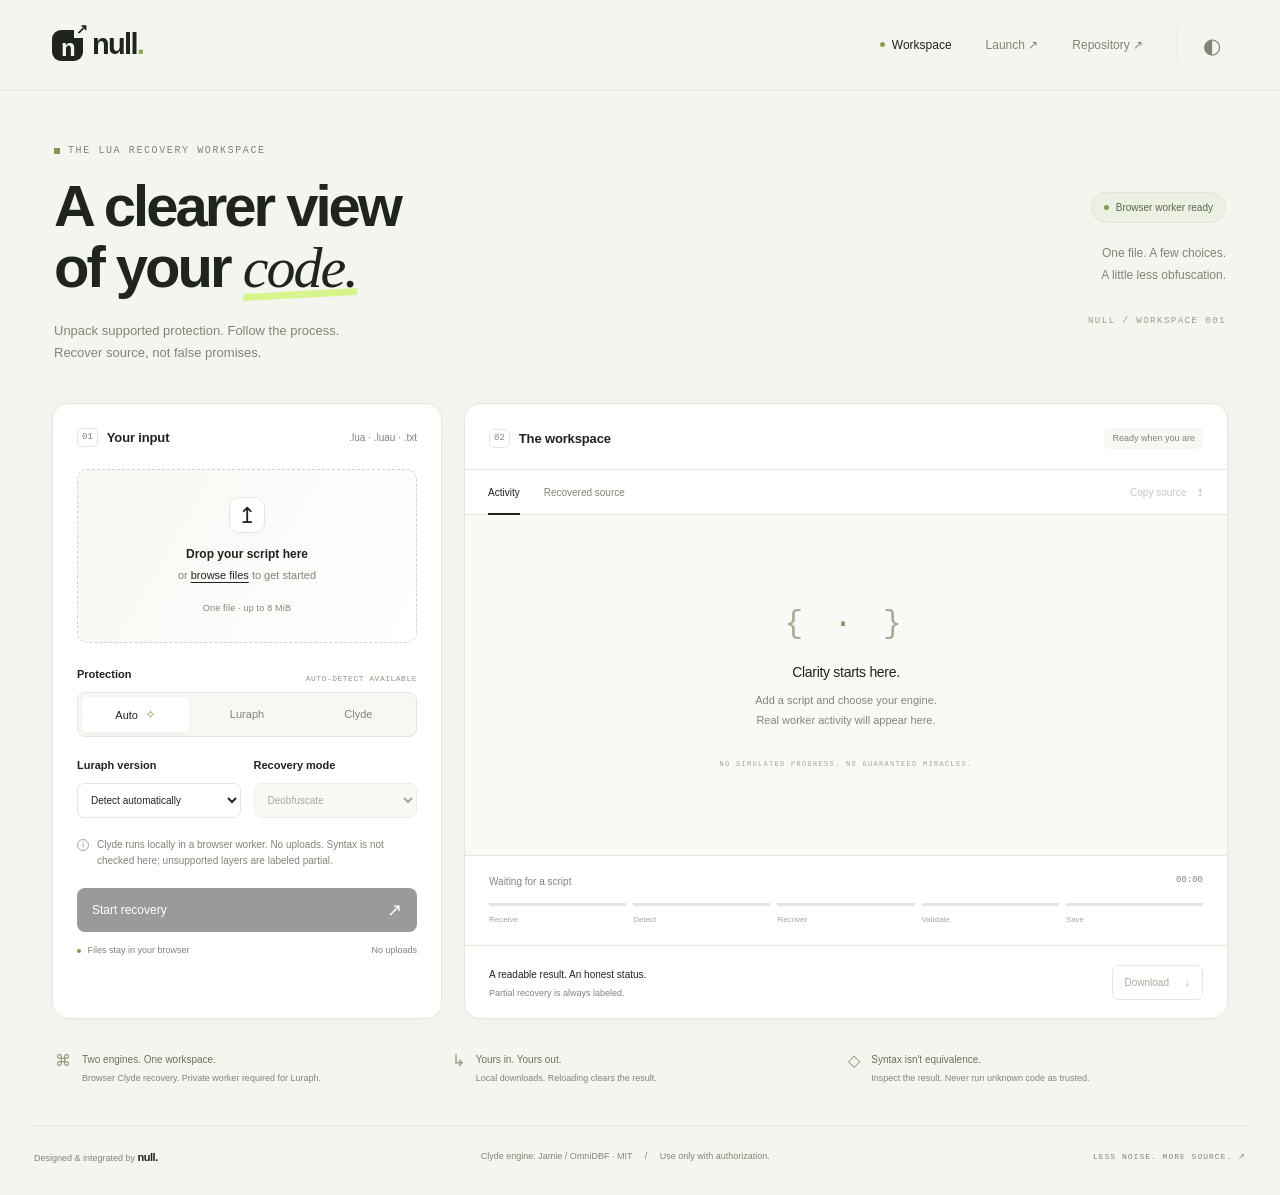
==== docs/index.html @ 9903f498 "Add backend-free GitHub Pages Clyde browser edition Co-authored-by: arena-agent <297053741+arena-age" ====
<!doctype html>
<html lang="en">
<head>
  <meta charset="utf-8"><meta name="viewport" content="width=device-width, initial-scale=1">
  <meta name="color-scheme" content="light dark">
  <title>null — Lua recovery workspace</title>
  <meta http-equiv="Content-Security-Policy" content="default-src 'self'; script-src 'self'; worker-src 'self'; connect-src 'self'; style-src 'self'; img-src 'self' data:; object-src 'none'; base-uri 'self'; form-action 'none'"><meta name="description" content="A minimal workspace for Clyde recovery and experimental Luraph analysis. Built by null.">
  <link rel="stylesheet" href="./style.css"><script src="./browser-api.js" defer></script><script src="./app.js" defer></script>
</head>
<body>
  <header class="header"><a class="brand" href="./" aria-label="null home"><span class="brand-icon">n<span>↗</span></span>null<span class="brand-dot">.</span></a><nav aria-label="Main"><span class="nav-current">Workspace</span><a href="https://github.com/codespaces/new?repo=1440370177&amp;ref=arena%2F247512c5-nullx11deob" target="_blank" rel="noopener noreferrer" aria-label="Launch a private GitHub Codespace">Launch ↗</a><a href="https://github.com/Inkflow-Gab/Nullx11deob" target="_blank" rel="noopener noreferrer">Repository <span aria-hidden="true">↗</span></a><button id="theme" class="icon-button" aria-label="Switch color theme" title="Switch theme">◐</button></nav></header>
  <main>
    <section class="hero"><div><p class="eyebrow"><span class="tiny-square"></span> THE LUA RECOVERY WORKSPACE</p><h1>A clearer view<br>of your <span>code.</span></h1><p class="hero-copy">Unpack supported protection. Follow the process.<br>Recover source, not false promises.</p></div><div class="hero-aside"><span id="connection" class="status-pill"><i></i> Connecting to worker</span><p>One file. A few choices.<br>A little less obfuscation.</p><span class="edition">NULL / WORKSPACE 001</span></div></section>
    <div id="notice" class="notice" role="status" hidden></div>
    <section class="workspace" aria-label="Deobfuscation workspace">
      <section class="setup-card card">
        <div class="card-heading"><div><span class="step-index">01</span><h2>Your input</h2></div><span class="muted">.lua · .luau · .txt</span></div>
        <label id="dropzone" class="dropzone" tabindex="0" for="file"><input id="file" type="file" accept=".lua,.luau,.txt" hidden><span class="upload-icon" aria-hidden="true">↥</span><strong id="file-title">Drop your script here</strong><span id="file-subtitle">or <span class="underlined">browse files</span> to get started</span><span class="file-limit">One file · up to 8 MiB</span></label>
        <div id="file-info" class="file-info" hidden><span class="file-badge">LUA</span><div><strong id="filename"></strong><span id="filesize"></span></div><button id="remove-file" class="icon-button" aria-label="Remove selected file">×</button></div>
        <div class="field-block"><div class="label-line"><label>Protection</label><span id="detected-label" class="detected-label">AUTO-DETECT AVAILABLE</span></div><div class="segments" role="group" aria-label="Protection engine"><button data-engine="auto" class="active" aria-pressed="true">Auto <span>✧</span></button><button data-engine="luraph" aria-pressed="false">Luraph</button><button data-engine="clyde" aria-pressed="false">Clyde</button></div></div>
        <div class="two-fields"><div class="field-block"><label for="version">Luraph version</label><select id="version"><option value="auto">Detect automatically</option value="14.7">14.7</option><option value="14.8">14.8</option><option value="14.9">14.9</option><option value="15.0">15.0</option><option value="15.1">15.1 · experimental</option></select></div><div class="field-block"><label for="mode">Recovery mode</label><select id="mode"><option value="deobfuscate">Deobfuscate</option><option value="trace">Behavior trace</option><option value="inspect">Static VM map</option></select></div></div>
        <details id="advanced"><summary>Worker settings <span>+</span></summary><label for="worker-key">Private Luraph worker key</label><input id="worker-key" type="password" autocomplete="off" placeholder="Only for an owner-enabled worker"><p>Kept in this tab only. Dynamic Luraph executes input in emulation, not an OS sandbox. Use a private, disposable worker.</p></details>
        <div id="engine-note" class="engine-note"><span aria-hidden="true">i</span><p>Clyde recovery is static. Luraph 15.1 support is experimental; a saved file is not proof of full recovery.</p></div>
        <button id="start" class="primary" disabled><span>Start recovery</span><span aria-hidden="true">↗</span></button>
        <div class="under-button"><span><i></i> Files stay in your browser</span><span>No uploads</span></div>
      </section>
      <section class="output-card card">
        <div class="card-heading"><div><span class="step-index">02</span><h2>The workspace</h2></div><span id="job-badge" class="job-badge">Ready when you are</span></div>
        <div class="output-toolbar"><div class="tabs" role="tablist" aria-label="Workspace views"><button id="log-tab" class="active" role="tab" aria-selected="true" aria-controls="log-panel">Activity <span id="live-dot"></span></button><button id="source-tab" role="tab" aria-selected="false" aria-controls="source-panel">Recovered source</button></div><button id="copy" class="text-button" disabled>Copy source <span aria-hidden="true">↥</span></button></div>
        <div class="output-body"><section id="log-panel" role="tabpanel" aria-labelledby="log-tab"><div id="empty" class="empty-state"><div class="empty-symbol" aria-hidden="true">{ <span>·</span> }</div><h3>Clarity starts here.</h3><p>Add a script and choose your engine.<br>Real worker activity will appear here.</p><span class="terminal-caption">NO SIMULATED PROGRESS. NO GUARANTEED MIRACLES.</span></div><pre id="logs" class="logs" aria-live="polite" aria-label="Live job activity" hidden></pre></section><section id="source-panel" role="tabpanel" aria-labelledby="source-tab" hidden><div class="source-label"><span id="source-name">No recovered file yet</span><span id="source-size"></span></div><pre id="source" class="source-code">-- Your recovered Lua or VM analysis will appear here.
-- Output is displayed as text, never executed.</pre></section></div>
        <div class="progress-area"><div class="progress-top"><span id="stage-label">Waiting for a script</span><span id="elapsed">00:00</span></div><ol id="stages" class="stages"><li>Receive</li><li>Detect</li><li>Recover</li><li>Validate</li><li>Save</li></ol></div>
        <div class="output-actions"><div><strong id="result-title">A readable result. An honest status.</strong><p id="result-detail">Partial recovery is always labeled.</p><a id="report" class="report-link" download="null-analysis.json" hidden>Analysis report ↗</a></div><button id="cancel" class="text-button" hidden>Cancel job</button><a id="download" class="download disabled" aria-disabled="true">Download <span aria-hidden="true">↓</span></a></div>
      </section>
    </section>
    <section class="footnotes"><div><span class="footnote-icon">⌘</span><p><strong>Two engines. One workspace.</strong><br>Browser Clyde recovery. Private worker required for Luraph.</p></div><div><span class="footnote-icon">↳</span><p><strong>Yours in. Yours out.</strong><br>Local downloads. Reloading clears the result.</p></div><div><span class="footnote-icon">◇</span><p><strong>Syntax isn't equivalence.</strong><br>Inspect the result. Never run unknown code as trusted.</p></div></section>
  </main>
  <footer><span>Designed &amp; integrated by <strong>null.</strong></span><span>Clyde engine: Jamie / OmniDBF · <a href="./Clyde-LICENSE.txt">MIT</a> <span class="footer-separator">/</span> Use only with authorization.</span><span>LESS NOISE. MORE SOURCE. ↗</span></footer>
</body>
</html>
---- docs/style.css ----
:root{--bg:#f4f5ef;--panel:#fff;--text:#20241e;--muted:#818579;--line:#e5e7df;--accent:#d8f48c;--soft:#f7f8f3;--code:#f9faf6;--shadow:0 6px 30px #242d1305;--radius:16px;color-scheme:light}*{box-sizing:border-box}body{margin:0;background:var(--bg);color:var(--text);font-family:Inter,-apple-system,BlinkMacSystemFont,"Segoe UI",sans-serif;font-size:13px;line-height:1.5}button,input,select{font:inherit}button,a,input,select,summary{ -webkit-tap-highlight-color:transparent}button,a,select,summary{cursor:pointer}button{color:inherit}button:disabled{cursor:not-allowed;opacity:.45}button:focus-visible,a:focus-visible,select:focus-visible,input:focus-visible,label:focus-visible,summary:focus-visible{outline:2px solid #779642;outline-offset:4px}a{color:inherit;text-decoration:none}.header{height:91px;max-width:1320px;margin:auto;padding:0 52px;display:flex;align-items:center;justify-content:space-between;border-bottom:1px solid var(--line)}.brand{font-weight:750;font-size:29px;letter-spacing:-1.7px;display:flex;align-items:center;gap:9px}.brand-dot{color:#8ea65b;margin-left:-9px}.brand-icon{width:31px;height:31px;border-radius:9px;display:grid;place-items:center;background:var(--text);color:var(--bg);font-size:24px;font-weight:650;position:relative}.brand-icon>span{position:absolute;font-size:14px;right:-5px;top:-10px;color:var(--text);background:var(--bg);line-height:1;padding:2px}.header nav{display:flex;gap:34px;align-items:center;font-size:12px;color:var(--muted)}.header nav a:hover{color:var(--text)}.nav-current{color:var(--text)}.nav-current:before{content:'';display:inline-block;width:5px;height:5px;background:#829f49;border-radius:50%;margin:0 7px 2px 0}.icon-button{border:0;background:none;font-size:21px;line-height:1;padding:7px}.header nav .icon-button{border-left:1px solid var(--line);padding-left:25px}main{max-width:1320px;margin:auto;padding:0 52px}.hero{display:flex;align-items:center;justify-content:space-between;padding:52px 2px 39px}.eyebrow{display:flex;align-items:center;gap:8px;font-family:monospace;font-size:10px;letter-spacing:1.6px;color:var(--muted);margin:0 0 18px}.tiny-square{height:6px;width:6px;background:#849656;display:inline-block}h1{font-size:58px;line-height:1.05;letter-spacing:-3px;font-weight:550;margin:0}h1 span{font-family:Georgia,serif;font-style:italic;font-weight:400;letter-spacing:-2px;position:relative}h1 span:after{content:'';height:7px;position:absolute;bottom:2px;left:0;right:0;background:var(--accent);z-index:-1;transform:rotate(-3deg)}.hero-copy{color:var(--muted);font-size:13px;line-height:1.7;margin:21px 0 0}.hero-aside{text-align:right;align-self:stretch;display:flex;flex-direction:column;align-items:flex-end;justify-content:center;padding-top:14px}.status-pill{display:inline-flex;align-items:center;gap:7px;font-size:10px;background:#ecf0e3;border:1px solid #e0e7d3;padding:7px 12px;border-radius:20px;color:#59664b}.status-pill i,.under-button i{width:5px;height:5px;border-radius:50%;background:#829a56;display:inline-block}.hero-aside p{color:var(--muted);font-size:12px;line-height:1.8;margin:20px 0 29px}.edition{font-size:9px;letter-spacing:1.5px;font-family:monospace;color:#969c8a}.notice{padding:12px 16px;border:1px solid #dccb9c;background:#faf4de;border-radius:10px;color:#75613a;font-size:12px;margin:0 0 18px;white-space:pre-wrap}.workspace{display:grid;grid-template-columns:390px minmax(0,1fr);gap:22px}.card{border:1px solid var(--line);border-radius:var(--radius);box-shadow:var(--shadow);background:var(--panel);overflow:hidden}.setup-card{padding:24px}.card-heading{display:flex;align-items:center;justify-content:space-between;gap:8px;margin-bottom:22px}.card-heading>div{display:flex;gap:9px;align-items:center}h2{font-size:13px;margin:0;font-weight:600;letter-spacing:-.15px}.step-index{font-family:monospace;font-size:9px;color:var(--muted);border:1px solid var(--line);border-radius:5px;padding:2px 4px}.muted{font-size:10px;color:var(--muted)}.dropzone{display:flex;min-height:174px;flex-direction:column;align-items:center;justify-content:center;border:1px dashed #d0d8c1;border-radius:10px;background:linear-gradient(120deg,var(--soft),var(--panel));cursor:pointer;transition:.2s}.dropzone:hover,.dropzone.dragging{border-color:#8ca753;background:#eff5e3}.upload-icon{height:36px;width:36px;border:1px solid var(--line);background:var(--panel);border-radius:10px;display:grid;place-items:center;font-size:22px;margin-bottom:12px;box-shadow:0 3px 5px #00000004}.dropzone strong{font-size:12px;font-weight:550}.dropzone>span:not(.upload-icon){font-size:11px;color:var(--muted);margin-top:4px}.underlined{color:var(--text);text-decoration:underline;text-underline-offset:3px}.dropzone .file-limit{font-size:9px!important;letter-spacing:.2px;margin-top:18px!important}.field-block{margin-top:23px}.field-block>label,.label-line>label,details>label{font-size:11px;font-weight:550;display:block;margin-bottom:9px}.label-line{display:flex;justify-content:space-between;gap:8px;align-items:center}.detected-label{font-size:8px;font-family:monospace;color:#919984;letter-spacing:.5px}.segments{display:flex;padding:4px;border:1px solid var(--line);background:var(--soft);border-radius:8px;gap:4px}.segments button{flex:1;border:0;background:transparent;border-radius:5px;padding:8px 0;color:var(--muted);font-size:11px}.segments button.active{background:var(--panel);color:var(--text);box-shadow:0 1px 5px #0000000c}.segments button span{margin-left:4px;font-size:13px;color:#829b52}.two-fields{display:grid;grid-template-columns:1fr 1fr;gap:13px}.two-fields .field-block{margin-top:20px}select,input[type=password]{width:100%;border:1px solid var(--line);background:var(--panel);border-radius:7px;padding:10px 9px;font-size:10px;color:var(--text);min-width:0}select:disabled{color:var(--muted);background:var(--soft)}details{margin-top:19px;border-bottom:1px solid var(--line);padding-bottom:13px}summary{display:flex;align-items:center;justify-content:space-between;font-size:10px;color:var(--muted);list-style:none}summary::-webkit-details-marker{display:none}summary span{font-size:14px}details[open] summary{margin-bottom:14px}details p{font-size:10px;color:var(--muted);line-height:1.6}.engine-note{display:flex;gap:8px;margin:19px 0 18px;color:var(--muted)}.engine-note>span{font-size:13px}.engine-note p{margin:0;font-size:10px;line-height:1.65}.primary{display:flex;align-items:center;justify-content:space-between;width:100%;padding:13px 15px;background:var(--text);color:var(--panel);border:0;border-radius:8px;font-size:12px;font-weight:500;transition:background .2s}.primary:hover:not(:disabled){background:#3d4c2e}.primary>span:last-child{font-size:18px;line-height:1}.under-button{display:flex;justify-content:space-between;margin-top:12px;font-size:9px;color:var(--muted)}.under-button i{height:4px;width:4px;margin-right:4px}.output-card{display:flex;flex-direction:column}.output-card>.card-heading{padding:24px 24px 20px;margin:0}.job-badge{font-size:9px;color:var(--muted);background:var(--soft);padding:4px 8px;border-radius:5px}.job-badge.running{background:#eef5de;color:#63783d}.job-badge.failed{background:#f9e8e3;color:#9b5140}.job-badge.partial{background:#faf1da;color:#8c733b}.output-toolbar{height:46px;display:flex;align-items:center;justify-content:space-between;border-top:1px solid var(--line);border-bottom:1px solid var(--line);padding:0 23px}.tabs{display:flex;align-items:stretch;height:100%;gap:24px}.tabs button{border:0;background:none;color:var(--muted);font-size:10px;position:relative;padding:0}.tabs button.active{color:var(--text)}.tabs button.active:after{content:'';height:2px;bottom:-1px;background:var(--text);left:0;right:0;position:absolute}.text-button{font-size:10px;border:0;background:none;padding:4px 0;color:var(--muted)}.text-button:hover:not(:disabled){color:var(--text)}.text-button>span{margin-left:7px}.output-body{background:var(--code);position:relative;flex:1;min-height:340px;max-height:480px;overflow:auto}.output-body>section{height:100%;min-height:340px}.empty-state{height:100%;min-height:340px;display:flex;flex-direction:column;align-items:center;justify-content:center;text-align:center}.empty-symbol{font-family:monospace;font-size:31px;letter-spacing:6px;color:#a5ac99;line-height:1.4}.empty-symbol span{color:#81945f}h3{font-size:14px;font-weight:500;letter-spacing:-.3px;margin:17px 0 8px}.empty-state p{font-size:11px;color:var(--muted);line-height:1.8;margin:0}.terminal-caption{font-size:7px;letter-spacing:1.3px;color:#a3a995;font-family:monospace;margin-top:28px}.logs,.source-code{font-family:"SFMono-Regular",Consolas,"Liberation Mono",monospace;font-size:10px;line-height:1.9;white-space:pre-wrap;overflow-wrap:anywhere;margin:0;padding:23px;color:#5b6651;tab-size:2}.source-code{color:var(--text)}.source-label{position:sticky;top:0;background:var(--code);display:flex;justify-content:space-between;padding:9px 23px;color:var(--muted);font:9px monospace;border-bottom:1px solid var(--line)}.progress-area{padding:18px 24px 19px;border-top:1px solid var(--line)}.progress-top{display:flex;justify-content:space-between;color:var(--muted);font-size:10px;margin-bottom:14px}.progress-top>span:last-child{font-family:monospace;font-size:9px}.stages{display:flex;list-style:none;padding:0;gap:7px;margin:0}.stages li{flex:1;font-size:8px;color:#a3a998;padding-top:8px;border-top:3px solid var(--line)}.stages li.done{border-color:#b7d381;color:#81975e}.stages li.current{border-color:#84a24d;color:var(--text)}.output-actions{border-top:1px solid var(--line);padding:18px 24px;display:flex;align-items:center;justify-content:space-between;gap:12px}.output-actions strong{font-size:10px;font-weight:500}.output-actions p{font-size:9px;color:var(--muted);margin:3px 0 0}.download{border:1px solid var(--line);padding:9px 12px;border-radius:7px;font-size:10px;white-space:nowrap;display:flex;align-items:center;gap:16px;background:var(--accent);border-color:#c8df9a}.download.disabled{pointer-events:none;background:var(--panel);color:#a5ac9b;border-color:var(--line)}.download:hover:not(.disabled){filter:brightness(.97)}.file-info{display:flex;align-items:center;gap:10px;margin-top:12px;padding:10px;border-radius:7px;background:var(--soft);min-width:0}.file-info>div{flex:1;min-width:0;display:flex;flex-direction:column;gap:3px}.file-info strong{font-size:10px;overflow:hidden;text-overflow:ellipsis;white-space:nowrap;font-weight:500}.file-info>div span{font-size:9px;color:var(--muted)}.file-badge{font-family:monospace;font-size:9px;border:1px solid var(--line);padding:7px 4px;border-radius:4px;color:#859768}.file-info .icon-button{font-size:17px;color:var(--muted)}.footnotes{display:grid;grid-template-columns:repeat(3,1fr);gap:20px;padding:31px 3px 38px}.footnotes>div{display:flex;gap:11px}.footnote-icon{font-size:16px;color:#8b9778;line-height:1.4}.footnotes p{font-size:9px;color:var(--muted);line-height:1.9;margin:0}.footnotes strong{font-size:10px;color:#68735b;font-weight:500}footer{max-width:1216px;margin:0 auto;display:flex;align-items:center;justify-content:space-between;gap:15px;border-top:1px solid var(--line);padding:23px 2px 30px;font-size:9px;color:var(--muted)}footer strong{color:var(--text);font-size:11px;letter-spacing:-.5px}footer>span:last-child{font:8px monospace;letter-spacing:1px}.footer-separator{padding:0 10px}#live-dot.busy{display:inline-block;background:#87a255;width:4px;height:4px;border-radius:50%;margin-left:6px;animation:pulse 1.4s infinite}[hidden]{display:none!important}@keyframes pulse{50%{opacity:.3}}body.dark{--bg:#191c17;--panel:#22261f;--text:#e7eadd;--muted:#9bA38e;--line:#353b2f;--soft:#282d23;--code:#1e221b;--shadow:none;color-scheme:dark}body.dark .status-pill{background:#2d3921;border-color:#3c4b2e;color:#b3c790}body.dark .dropzone:hover,body.dark .dropzone.dragging{background:#303c23}body.dark .logs{color:#b5c49d}body.dark .download{color:#20241e}body.dark .download.disabled{color:#9ba38e}body.dark .notice{background:#393321;color:#dfce9a;border-color:#61573a}@media(min-width:1450px){.hero{padding-top:65px;padding-bottom:47px}.output-body{min-height:360px}.setup-card{padding:28px}}@media(max-width:1000px){.header,main{padding-left:30px;padding-right:30px}.workspace{grid-template-columns:340px minmax(0,1fr);gap:16px}.setup-card{padding:20px}.output-card>.card-heading{padding:20px}.output-toolbar{padding:0 18px}.tabs{gap:17px}.output-actions{padding:16px}.output-actions strong{max-width:160px;display:block}.footnotes{gap:14px}footer{margin:0 30px;flex-wrap:wrap}footer>span:last-child{display:none}}@media(max-width:760px){.header{height:75px;padding:0 22px}.header nav{gap:20px}.nav-current{display:none}.header nav .icon-button{padding-left:17px}main{padding:0 20px}.hero{padding:36px 2px 29px;align-items:flex-start}h1{font-size:45px;letter-spacing:-2px}.eyebrow{font-size:8px;letter-spacing:1px}.hero-copy{font-size:11px}.hero-aside{justify-content:flex-start;padding-top:3px}.hero-aside p,.edition{display:none}.status-pill{font-size:8px;max-width:122px;line-height:1.5;padding:6px 9px}.workspace{grid-template-columns:1fr;gap:20px}.setup-card{padding:23px}.dropzone{min-height:150px}.output-body,.output-body>section,.empty-state{min-height:300px}.output-card>.card-heading{padding:22px}.footnotes{grid-template-columns:1fr;gap:18px;padding:25px 3px 30px}.footnotes p{font-size:10px}.footnotes strong{font-size:11px}.footnote-icon{min-width:20px}footer{margin:0 22px;padding:21px 0;align-items:flex-start;flex-direction:column;gap:7px}.two-fields{gap:16px}.setup-card .field-block{margin-top:20px}.output-actions{padding:18px 20px}.logs,.source-code{font-size:10px}.under-button{font-size:10px}.hero-aside{max-width:125px}}@media(max-width:400px){.hero-aside{display:none}.output-toolbar{padding:0 14px}.tabs{gap:18px}.text-button{font-size:9px}.output-actions strong{max-width:155px}.output-actions{gap:7px;padding:16px}.download{gap:8px;padding:9px}.card-heading{gap:6px}}@media(prefers-reduced-motion:reduce){*{animation:none!important;transition:none!important}}
.engine-note>span{display:inline-flex;align-items:center;justify-content:center;border:1px solid #a4ad98;border-radius:50%;height:12px;min-width:12px;font:8px Georgia,serif;margin-top:2px}

.report-link{font-size:10px;color:var(--muted);text-underline-offset:3px;display:inline-block;margin-top:3px}.report-link:hover{color:var(--text)}

body.dark .primary{background:var(--accent);color:#20241e}body.dark .primary:hover:not(:disabled){background:#e4f9b2}body.dark .dropzone strong{color:var(--text)}body.dark .upload-icon{background:var(--soft);color:var(--text);border-color:var(--line)}body.dark .footnotes strong{color:#bcc5ac}
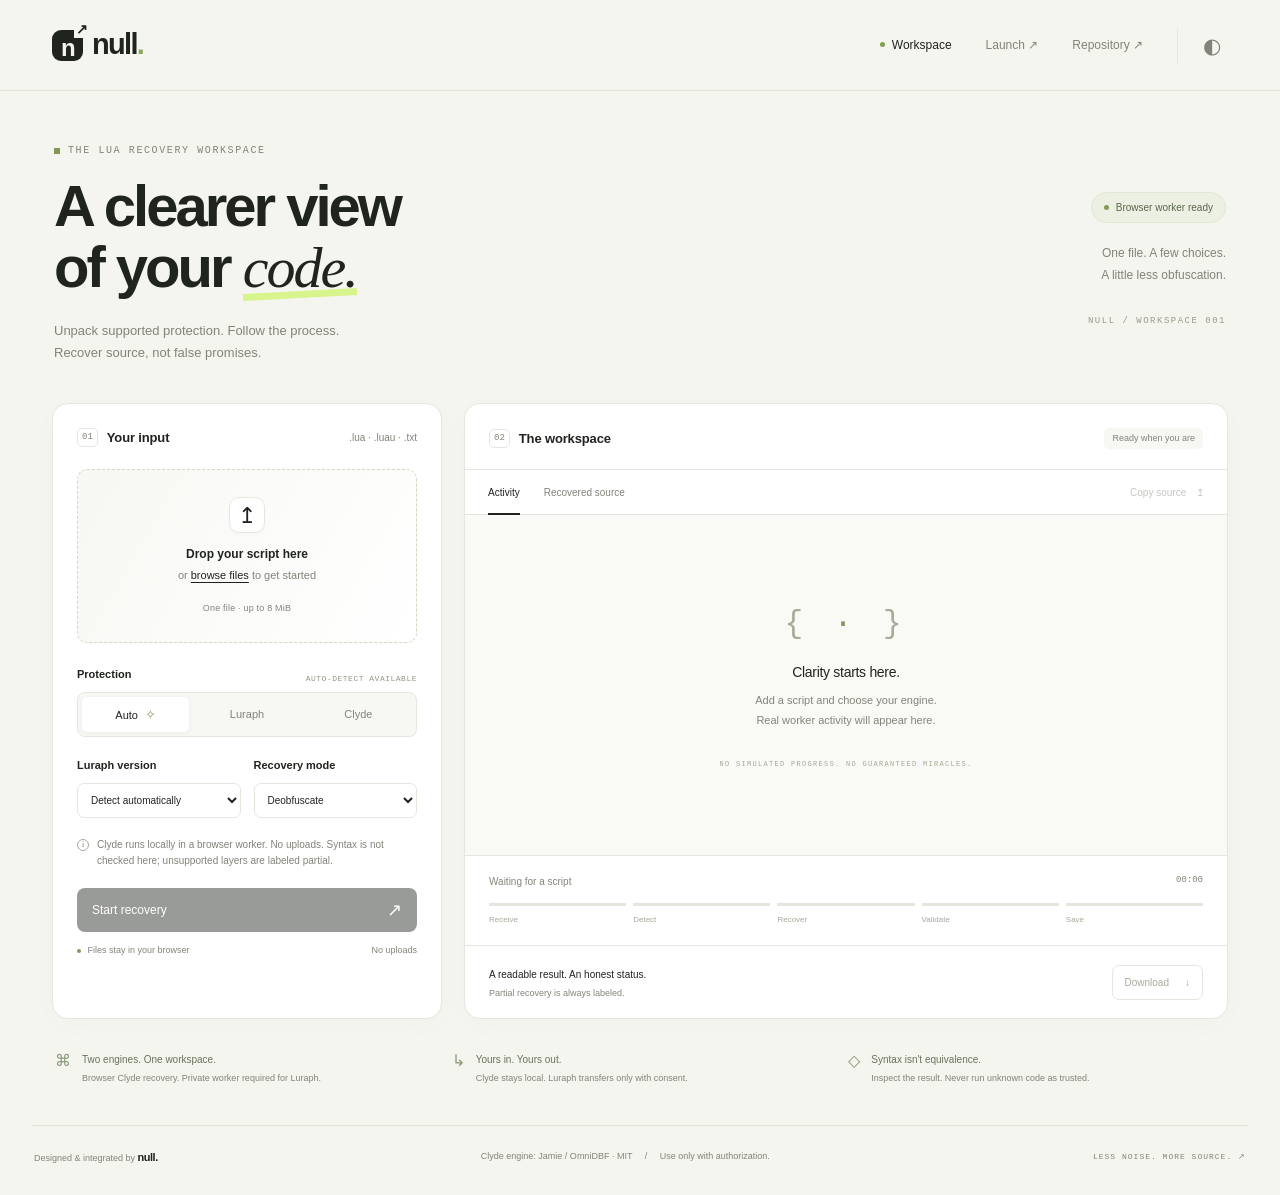
==== commit 60befd14: "Launch private native Luraph runner from GitHub Pages Co-authored-by: arena-agent <297053741+arena-a" ====
--- a/docs/index.html
+++ b/docs/index.html
@@ -5,7 +5,7 @@
   <meta name="color-scheme" content="light dark">
   <title>null — Lua recovery workspace</title>
   <meta http-equiv="Content-Security-Policy" content="default-src 'self'; script-src 'self'; worker-src 'self'; connect-src 'self'; style-src 'self'; img-src 'self' data:; object-src 'none'; base-uri 'self'; form-action 'none'"><meta name="description" content="A minimal workspace for Clyde recovery and experimental Luraph analysis. Built by null.">
-  <link rel="stylesheet" href="./style.css"><script src="./browser-api.js" defer></script><script src="./app.js" defer></script>
+  <link rel="stylesheet" href="./style.css"><script src="./runtime-link.js" defer></script><script src="./browser-api.js" defer></script><script src="./app.js" defer></script>
 </head>
 <body>
   <header class="header"><a class="brand" href="./" aria-label="null home"><span class="brand-icon">n<span>↗</span></span>null<span class="brand-dot">.</span></a><nav aria-label="Main"><span class="nav-current">Workspace</span><a href="https://github.com/codespaces/new?repo=1440370177&amp;ref=arena%2F247512c5-nullx11deob" target="_blank" rel="noopener noreferrer" aria-label="Launch a private GitHub Codespace">Launch ↗</a><a href="https://github.com/Inkflow-Gab/Nullx11deob" target="_blank" rel="noopener noreferrer">Repository <span aria-hidden="true">↗</span></a><button id="theme" class="icon-button" aria-label="Switch color theme" title="Switch theme">◐</button></nav></header>
@@ -21,8 +21,9 @@
         <div class="two-fields"><div class="field-block"><label for="version">Luraph version</label><select id="version"><option value="auto">Detect automatically</option value="14.7">14.7</option><option value="14.8">14.8</option><option value="14.9">14.9</option><option value="15.0">15.0</option><option value="15.1">15.1 · experimental</option></select></div><div class="field-block"><label for="mode">Recovery mode</label><select id="mode"><option value="deobfuscate">Deobfuscate</option><option value="trace">Behavior trace</option><option value="inspect">Static VM map</option></select></div></div>
         <details id="advanced"><summary>Worker settings <span>+</span></summary><label for="worker-key">Private Luraph worker key</label><input id="worker-key" type="password" autocomplete="off" placeholder="Only for an owner-enabled worker"><p>Kept in this tab only. Dynamic Luraph executes input in emulation, not an OS sandbox. Use a private, disposable worker.</p></details>
         <div id="engine-note" class="engine-note"><span aria-hidden="true">i</span><p>Clyde recovery is static. Luraph 15.1 support is experimental; a saved file is not proof of full recovery.</p></div>
+        <section id="runner-panel" class="runner-panel" hidden aria-label="Full engine runtime"><h3>Run Luraph on your private worker</h3><p>Python + Luau run in your own workspace, not on GitHub Pages. Keep its forwarded port private.</p><label for="runner-url">Forwarded worker URL (HTTPS)</label><input id="runner-url" type="url" autocomplete="off" placeholder="https://your-workspace-8081.app.github.dev"><p>Your selected script is sent only after you confirm this address. Nothing runs until you press Start in the worker tab; the worker key stays there.</p><a href="https://github.com/codespaces/new?repo=1440370177&amp;ref=arena%2F247512c5-nullx11deob" target="_blank" rel="noopener noreferrer">Create / open a Codespace ↗</a><p>In its terminal, start the full runner:</p><code>python3 start.py --web --private-worker --port 8081</code><p>Open forwarded port 8081, then paste its URL above. Read the generated owner key locally with <code>cat output/private-worker-8081.key</code> and paste it only in the private runner’s Worker settings. Existing Codespace? Pull this branch's latest changes first.</p></section>
         <button id="start" class="primary" disabled><span>Start recovery</span><span aria-hidden="true">↗</span></button>
-        <div class="under-button"><span><i></i> Files stay in your browser</span><span>No uploads</span></div>
+        <div class="under-button"><span id="privacy-label"><i></i> Files stay in your browser</span><span id="privacy-mode">No uploads</span></div>
       </section>
       <section class="output-card card">
         <div class="card-heading"><div><span class="step-index">02</span><h2>The workspace</h2></div><span id="job-badge" class="job-badge">Ready when you are</span></div>
@@ -33,7 +34,7 @@
         <div class="output-actions"><div><strong id="result-title">A readable result. An honest status.</strong><p id="result-detail">Partial recovery is always labeled.</p><a id="report" class="report-link" download="null-analysis.json" hidden>Analysis report ↗</a></div><button id="cancel" class="text-button" hidden>Cancel job</button><a id="download" class="download disabled" aria-disabled="true">Download <span aria-hidden="true">↓</span></a></div>
       </section>
     </section>
-    <section class="footnotes"><div><span class="footnote-icon">⌘</span><p><strong>Two engines. One workspace.</strong><br>Browser Clyde recovery. Private worker required for Luraph.</p></div><div><span class="footnote-icon">↳</span><p><strong>Yours in. Yours out.</strong><br>Local downloads. Reloading clears the result.</p></div><div><span class="footnote-icon">◇</span><p><strong>Syntax isn't equivalence.</strong><br>Inspect the result. Never run unknown code as trusted.</p></div></section>
+    <section class="footnotes"><div><span class="footnote-icon">⌘</span><p><strong>Two engines. One workspace.</strong><br>Browser Clyde recovery. Private worker required for Luraph.</p></div><div><span class="footnote-icon">↳</span><p><strong>Yours in. Yours out.</strong><br>Clyde stays local. Luraph transfers only with consent.</p></div><div><span class="footnote-icon">◇</span><p><strong>Syntax isn't equivalence.</strong><br>Inspect the result. Never run unknown code as trusted.</p></div></section>
   </main>
   <footer><span>Designed &amp; integrated by <strong>null.</strong></span><span>Clyde engine: Jamie / OmniDBF · <a href="./Clyde-LICENSE.txt">MIT</a> <span class="footer-separator">/</span> Use only with authorization.</span><span>LESS NOISE. MORE SOURCE. ↗</span></footer>
 </body>
--- a/docs/style.css
+++ b/docs/style.css
@@ -4,3 +4,5 @@
 .report-link{font-size:10px;color:var(--muted);text-underline-offset:3px;display:inline-block;margin-top:3px}.report-link:hover{color:var(--text)}
 
 body.dark .primary{background:var(--accent);color:#20241e}body.dark .primary:hover:not(:disabled){background:#e4f9b2}body.dark .dropzone strong{color:var(--text)}body.dark .upload-icon{background:var(--soft);color:var(--text);border-color:var(--line)}body.dark .footnotes strong{color:#bcc5ac}
+
+.runner-panel{margin:16px 0;padding:14px;border:1px solid var(--line);border-radius:9px;background:var(--soft)}.runner-panel h3{font-size:12px;margin:0 0 8px}.runner-panel p{font-size:10px;color:var(--muted);line-height:1.6;margin:8px 0}.runner-panel label{font-size:10px;font-weight:600;display:block;margin:12px 0 6px}.runner-panel input{width:100%;min-width:0;padding:9px;background:var(--panel);color:var(--text);border:1px solid var(--line);border-radius:6px;font-size:11px}.runner-panel a{font-size:11px;text-decoration:underline;text-underline-offset:3px}.runner-panel code{display:block;font-size:10px;line-height:1.6;overflow-wrap:anywhere;white-space:normal;user-select:all}
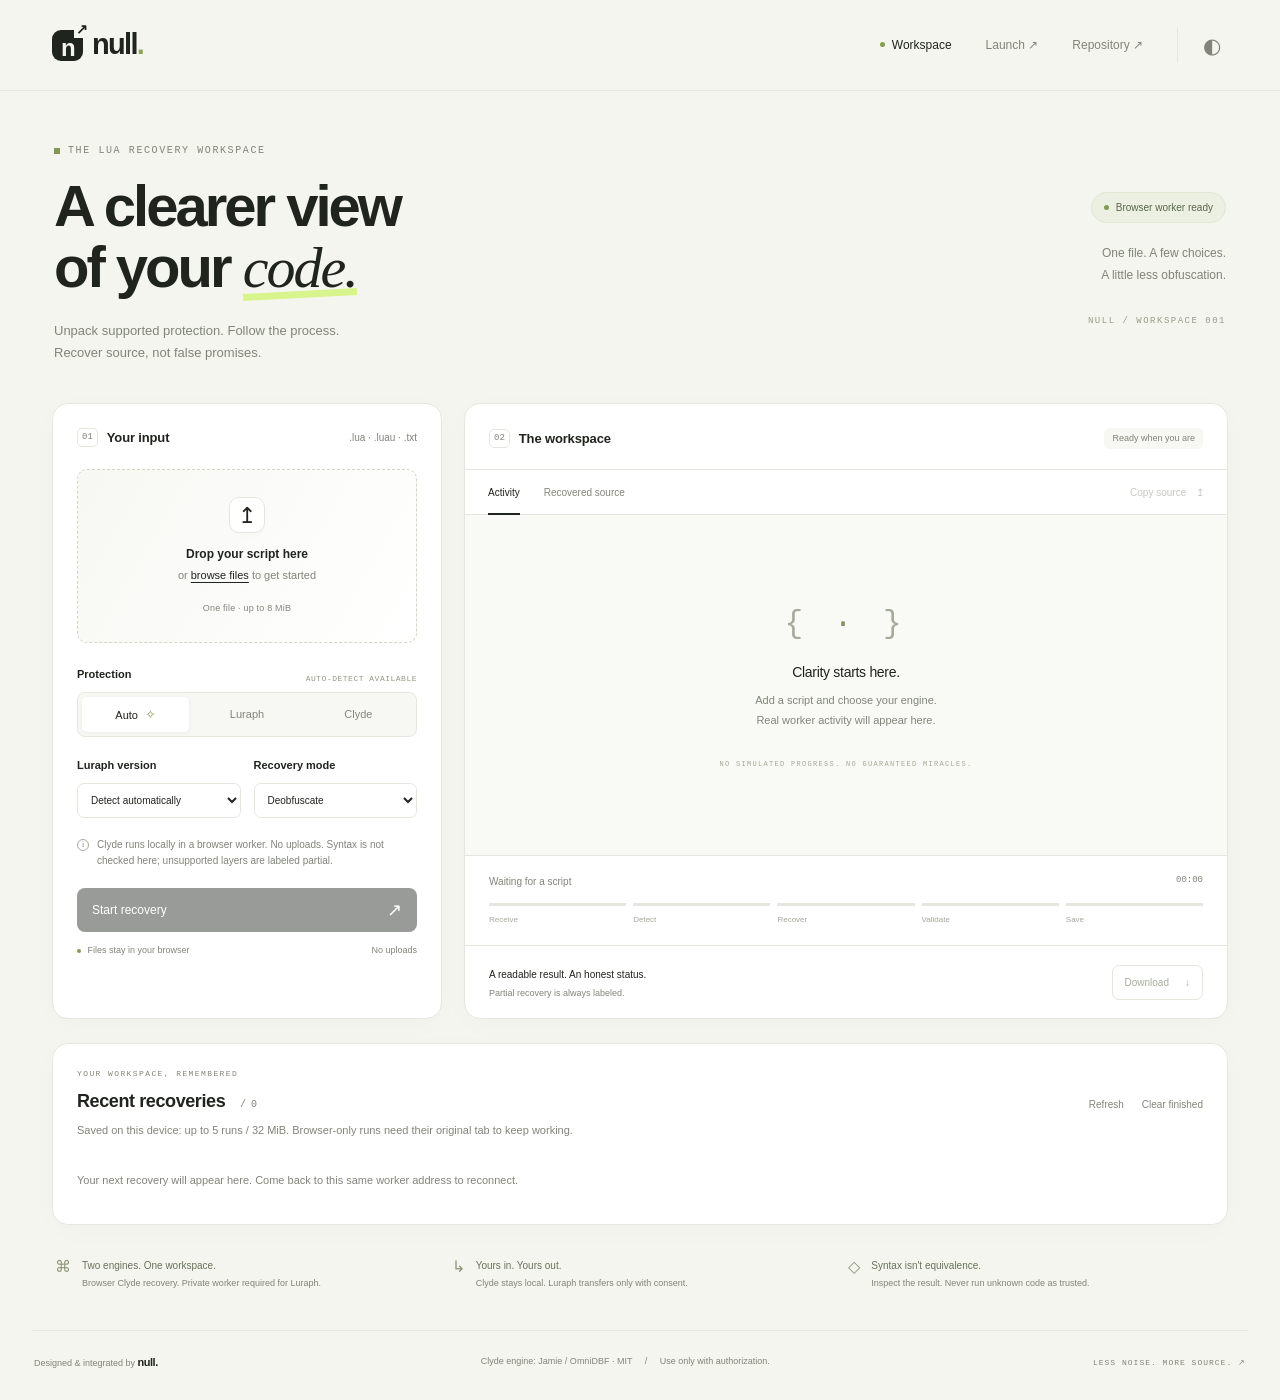
==== commit 94264efa: "Persist private recovery history and opt-in remembered keys Co-authored-by: arena-agent <297053741+a" ====
--- a/docs/index.html
+++ b/docs/index.html
@@ -5,13 +5,14 @@
   <meta name="color-scheme" content="light dark">
   <title>null — Lua recovery workspace</title>
   <meta http-equiv="Content-Security-Policy" content="default-src 'self'; script-src 'self'; worker-src 'self'; connect-src 'self'; style-src 'self'; img-src 'self' data:; object-src 'none'; base-uri 'self'; form-action 'none'"><meta name="description" content="A minimal workspace for Clyde recovery and experimental Luraph analysis. Built by null.">
-  <link rel="stylesheet" href="./style.css"><script src="./runtime-link.js" defer></script><script src="./browser-api.js" defer></script><script src="./app.js" defer></script>
+  <link rel="stylesheet" href="./style.css"><script src="./workspace-store.js" defer></script><script src="./runtime-link.js" defer></script><script src="./browser-api.js" defer></script><script src="./app.js" defer></script>
 </head>
 <body>
-  <header class="header"><a class="brand" href="./" aria-label="null home"><span class="brand-icon">n<span>↗</span></span>null<span class="brand-dot">.</span></a><nav aria-label="Main"><span class="nav-current">Workspace</span><a href="https://github.com/codespaces/new?repo=1440370177&amp;ref=arena%2F247512c5-nullx11deob" target="_blank" rel="noopener noreferrer" aria-label="Launch a private GitHub Codespace">Launch ↗</a><a href="https://github.com/Inkflow-Gab/Nullx11deob" target="_blank" rel="noopener noreferrer">Repository <span aria-hidden="true">↗</span></a><button id="theme" class="icon-button" aria-label="Switch color theme" title="Switch theme">◐</button></nav></header>
+  <header class="header"><a class="brand" href="./" aria-label="null home"><span class="brand-icon">n<span>↗</span></span>null<span class="brand-dot">.</span></a><nav aria-label="Main"><span class="nav-current">Workspace</span><a href="https://github.com/codespaces/new?repo=1440370177&amp;ref=arena%2F247512c5-nullx11deob&amp;devcontainer_path=.devcontainer%2Fworker%2Fdevcontainer.json" target="_blank" rel="noopener noreferrer" aria-label="Launch a private GitHub Codespace">Launch ↗</a><a href="https://github.com/Inkflow-Gab/Nullx11deob" target="_blank" rel="noopener noreferrer">Repository <span aria-hidden="true">↗</span></a><button id="theme" class="icon-button" aria-label="Switch color theme" title="Switch theme">◐</button></nav></header>
   <main>
     <section class="hero"><div><p class="eyebrow"><span class="tiny-square"></span> THE LUA RECOVERY WORKSPACE</p><h1>A clearer view<br>of your <span>code.</span></h1><p class="hero-copy">Unpack supported protection. Follow the process.<br>Recover source, not false promises.</p></div><div class="hero-aside"><span id="connection" class="status-pill"><i></i> Connecting to worker</span><p>One file. A few choices.<br>A little less obfuscation.</p><span class="edition">NULL / WORKSPACE 001</span></div></section>
     <div id="notice" class="notice" role="status" hidden></div>
+    <section id="resume-banner" class="resume-banner" hidden role="status"><span class="resume-symbol" aria-hidden="true">↺</span><div><strong id="resume-title">Welcome back.</strong><p id="resume-detail"></p></div><span class="saved-pill">RESTORED</span></section>
     <section class="workspace" aria-label="Deobfuscation workspace">
       <section class="setup-card card">
         <div class="card-heading"><div><span class="step-index">01</span><h2>Your input</h2></div><span class="muted">.lua · .luau · .txt</span></div>
@@ -19,9 +20,9 @@
         <div id="file-info" class="file-info" hidden><span class="file-badge">LUA</span><div><strong id="filename"></strong><span id="filesize"></span></div><button id="remove-file" class="icon-button" aria-label="Remove selected file">×</button></div>
         <div class="field-block"><div class="label-line"><label>Protection</label><span id="detected-label" class="detected-label">AUTO-DETECT AVAILABLE</span></div><div class="segments" role="group" aria-label="Protection engine"><button data-engine="auto" class="active" aria-pressed="true">Auto <span>✧</span></button><button data-engine="luraph" aria-pressed="false">Luraph</button><button data-engine="clyde" aria-pressed="false">Clyde</button></div></div>
         <div class="two-fields"><div class="field-block"><label for="version">Luraph version</label><select id="version"><option value="auto">Detect automatically</option value="14.7">14.7</option><option value="14.8">14.8</option><option value="14.9">14.9</option><option value="15.0">15.0</option><option value="15.1">15.1 · experimental</option></select></div><div class="field-block"><label for="mode">Recovery mode</label><select id="mode"><option value="deobfuscate">Deobfuscate</option><option value="trace">Behavior trace</option><option value="inspect">Static VM map</option></select></div></div>
-        <details id="advanced"><summary>Worker settings <span>+</span></summary><label for="worker-key">Private Luraph worker key</label><input id="worker-key" type="password" autocomplete="off" placeholder="Only for an owner-enabled worker"><p>Kept in this tab only. Dynamic Luraph executes input in emulation, not an OS sandbox. Use a private, disposable worker.</p></details>
+        <details id="advanced"><summary>Worker settings <span>+</span></summary><label for="worker-key">Private Luraph worker key</label><input id="worker-key" type="password" autocomplete="off" autocapitalize="none" spellcheck="false" aria-describedby="key-help key-status" placeholder="Paste your worker key here"><p id="key-help">In your Codespace terminal, run this and copy only its output:</p><code id="key-command">cat output/private-worker-8080.key</code><p>If you configured NULL_WEB_ACCESS_KEY yourself, use that configured value instead. Never paste the key into Pages, a URL, or chat. Keys may change when the worker restarts.</p><button id="check-key" type="button" class="key-check">Check key</button><p id="key-status" role="status"></p><label class="remember-option"><input id="remember-key" type="checkbox"> Remember key on this device</label><p>Optional: saved in this browser for 7 days. Not encrypted; anyone with access to this browser profile can use it. Avoid shared devices.</p><button id="forget-key" class="text-button" type="button">Forget saved key</button><p>Kept in this tab unless you choose Remember. Dynamic Luraph executes input in emulation, not an OS sandbox. Use a private, disposable worker.</p></details>
         <div id="engine-note" class="engine-note"><span aria-hidden="true">i</span><p>Clyde recovery is static. Luraph 15.1 support is experimental; a saved file is not proof of full recovery.</p></div>
-        <section id="runner-panel" class="runner-panel" hidden aria-label="Full engine runtime"><h3>Run Luraph on your private worker</h3><p>Python + Luau run in your own workspace, not on GitHub Pages. Keep its forwarded port private.</p><label for="runner-url">Forwarded worker URL (HTTPS)</label><input id="runner-url" type="url" autocomplete="off" placeholder="https://your-workspace-8081.app.github.dev"><p>Your selected script is sent only after you confirm this address. Nothing runs until you press Start in the worker tab; the worker key stays there.</p><a href="https://github.com/codespaces/new?repo=1440370177&amp;ref=arena%2F247512c5-nullx11deob" target="_blank" rel="noopener noreferrer">Create / open a Codespace ↗</a><p>In its terminal, start the full runner:</p><code>python3 start.py --web --private-worker --port 8081</code><p>Open forwarded port 8081, then paste its URL above. Read the generated owner key locally with <code>cat output/private-worker-8081.key</code> and paste it only in the private runner’s Worker settings. Existing Codespace? Pull this branch's latest changes first.</p></section>
+        <section id="runner-panel" class="runner-panel" hidden aria-label="Full engine runtime"><h3>Run Luraph on your private worker</h3><p>Python + Luau run in your own workspace, not on GitHub Pages. Keep its forwarded port private.</p><label for="runner-url">Forwarded worker URL (HTTPS)</label><input id="runner-url" type="url" autocomplete="off" placeholder="https://your-workspace-8080.app.github.dev"><p>Your selected script is sent only after you confirm this address. Nothing runs until you press Start in the worker tab; the worker key stays there.</p><a href="https://github.com/codespaces/new?repo=1440370177&amp;ref=arena%2F247512c5-nullx11deob&amp;devcontainer_path=.devcontainer%2Fworker%2Fdevcontainer.json" target="_blank" rel="noopener noreferrer">Create our private worker ↗</a><p>The null worker template installs the tools and automatically starts the private engine on port 8080. Keep its port Private; paste the forwarded HTTPS URL above.</p><p>Read the generated key in its terminal:</p><code>cat output/private-worker-8080.key</code><p>Paste that key only in the worker tab. If the automatic startup failed, check <code>cat output/web-launcher.log</code> or follow WEB.md.</p></section>
         <button id="start" class="primary" disabled><span>Start recovery</span><span aria-hidden="true">↗</span></button>
         <div class="under-button"><span id="privacy-label"><i></i> Files stay in your browser</span><span id="privacy-mode">No uploads</span></div>
       </section>
@@ -34,6 +35,7 @@
         <div class="output-actions"><div><strong id="result-title">A readable result. An honest status.</strong><p id="result-detail">Partial recovery is always labeled.</p><a id="report" class="report-link" download="null-analysis.json" hidden>Analysis report ↗</a></div><button id="cancel" class="text-button" hidden>Cancel job</button><a id="download" class="download disabled" aria-disabled="true">Download <span aria-hidden="true">↓</span></a></div>
       </section>
     </section>
+    <section id="history" class="history-card card" hidden><div class="history-heading"><div><span class="eyebrow">YOUR WORKSPACE, REMEMBERED</span><h2>Recent recoveries<span id="history-count"></span></h2><p id="history-help">Reopen a run to see its activity and download.</p></div><div class="history-tools"><button id="refresh-history" class="text-button">Refresh</button><button id="clear-history" class="text-button">Clear finished</button></div></div><div id="history-list" class="history-list"></div></section>
     <section class="footnotes"><div><span class="footnote-icon">⌘</span><p><strong>Two engines. One workspace.</strong><br>Browser Clyde recovery. Private worker required for Luraph.</p></div><div><span class="footnote-icon">↳</span><p><strong>Yours in. Yours out.</strong><br>Clyde stays local. Luraph transfers only with consent.</p></div><div><span class="footnote-icon">◇</span><p><strong>Syntax isn't equivalence.</strong><br>Inspect the result. Never run unknown code as trusted.</p></div></section>
   </main>
   <footer><span>Designed &amp; integrated by <strong>null.</strong></span><span>Clyde engine: Jamie / OmniDBF · <a href="./Clyde-LICENSE.txt">MIT</a> <span class="footer-separator">/</span> Use only with authorization.</span><span>LESS NOISE. MORE SOURCE. ↗</span></footer>
--- a/docs/style.css
+++ b/docs/style.css
@@ -6,3 +6,7 @@
 body.dark .primary{background:var(--accent);color:#20241e}body.dark .primary:hover:not(:disabled){background:#e4f9b2}body.dark .dropzone strong{color:var(--text)}body.dark .upload-icon{background:var(--soft);color:var(--text);border-color:var(--line)}body.dark .footnotes strong{color:#bcc5ac}
 
 .runner-panel{margin:16px 0;padding:14px;border:1px solid var(--line);border-radius:9px;background:var(--soft)}.runner-panel h3{font-size:12px;margin:0 0 8px}.runner-panel p{font-size:10px;color:var(--muted);line-height:1.6;margin:8px 0}.runner-panel label{font-size:10px;font-weight:600;display:block;margin:12px 0 6px}.runner-panel input{width:100%;min-width:0;padding:9px;background:var(--panel);color:var(--text);border:1px solid var(--line);border-radius:6px;font-size:11px}.runner-panel a{font-size:11px;text-decoration:underline;text-underline-offset:3px}.runner-panel code{display:block;font-size:10px;line-height:1.6;overflow-wrap:anywhere;white-space:normal;user-select:all}
+
+#advanced code{display:block;overflow-wrap:anywhere;font-size:11px;user-select:all;padding:9px;background:var(--soft);border:1px solid var(--line);border-radius:5px}.key-check{border:1px solid var(--line);border-radius:6px;padding:10px 14px;font-size:12px;background:var(--soft);min-height:40px}#worker-key[aria-invalid="true"]{border-color:#b97747;outline:2px solid #b9774733}#key-status{min-height:1em}
+
+.resume-banner{display:flex;align-items:center;gap:16px;margin:0 0 20px;padding:18px 22px;border:1px solid #cad8b0;background:var(--soft);border-radius:12px}.resume-symbol{font-size:27px;color:#8fa368}.resume-banner strong{font-size:13px}.resume-banner p{margin:5px 0 0;font-size:11px;color:var(--muted);line-height:1.6}.saved-pill{margin-left:auto;font:9px monospace;letter-spacing:1.3px;color:#859664;white-space:nowrap}.history-card{margin:24px 0 0;padding:24px}.history-heading{display:flex;justify-content:space-between;gap:16px;align-items:center}.history-heading .eyebrow{font-size:8px;letter-spacing:1.4px;margin:0 0 8px}.history-heading h2{font-size:18px;letter-spacing:-.4px;margin:0}.history-heading h2 span{font:10px monospace;color:var(--muted);margin-left:9px}.history-heading p{font-size:11px;color:var(--muted);margin:7px 0 0;line-height:1.6}.history-tools{display:flex;gap:18px;white-space:nowrap}.history-list{margin-top:18px}.history-row{display:flex;align-items:center;gap:15px;border-top:1px solid var(--line);padding:14px 0}.history-row>div{flex:1;min-width:0}.history-name{font-size:12px;font-weight:600;overflow:hidden;text-overflow:ellipsis;white-space:nowrap;display:block}.history-meta{display:block;font-size:10px;color:var(--muted);margin-top:5px}.history-state{font-size:10px;color:var(--muted);white-space:nowrap}.history-state.ready,.history-state.unverified{color:#819749}.history-state.running,.history-state.queued{color:#9c8650}.history-open{border:1px solid var(--line);border-radius:6px;padding:9px 12px;background:var(--soft);font-size:11px;white-space:nowrap}.history-empty{font-size:11px;color:var(--muted);padding:14px 0 0}.remember-option{display:flex!important;align-items:center;gap:9px;font-size:11px!important;line-height:1.5}.remember-option input{width:17px!important;height:17px;margin:0!important;accent-color:#849b52}#forget-key{margin:10px 0}body.dark .resume-banner{border-color:#49563a}@media(max-width:600px){.resume-banner{padding:15px;gap:10px}.resume-banner .saved-pill{font-size:7px}.history-card{padding:19px}.history-heading{align-items:flex-start;flex-direction:column}.history-tools{gap:24px}.history-row{gap:9px}.history-state{font-size:9px;max-width:70px;white-space:normal}.history-open{padding:9px;font-size:10px}}
